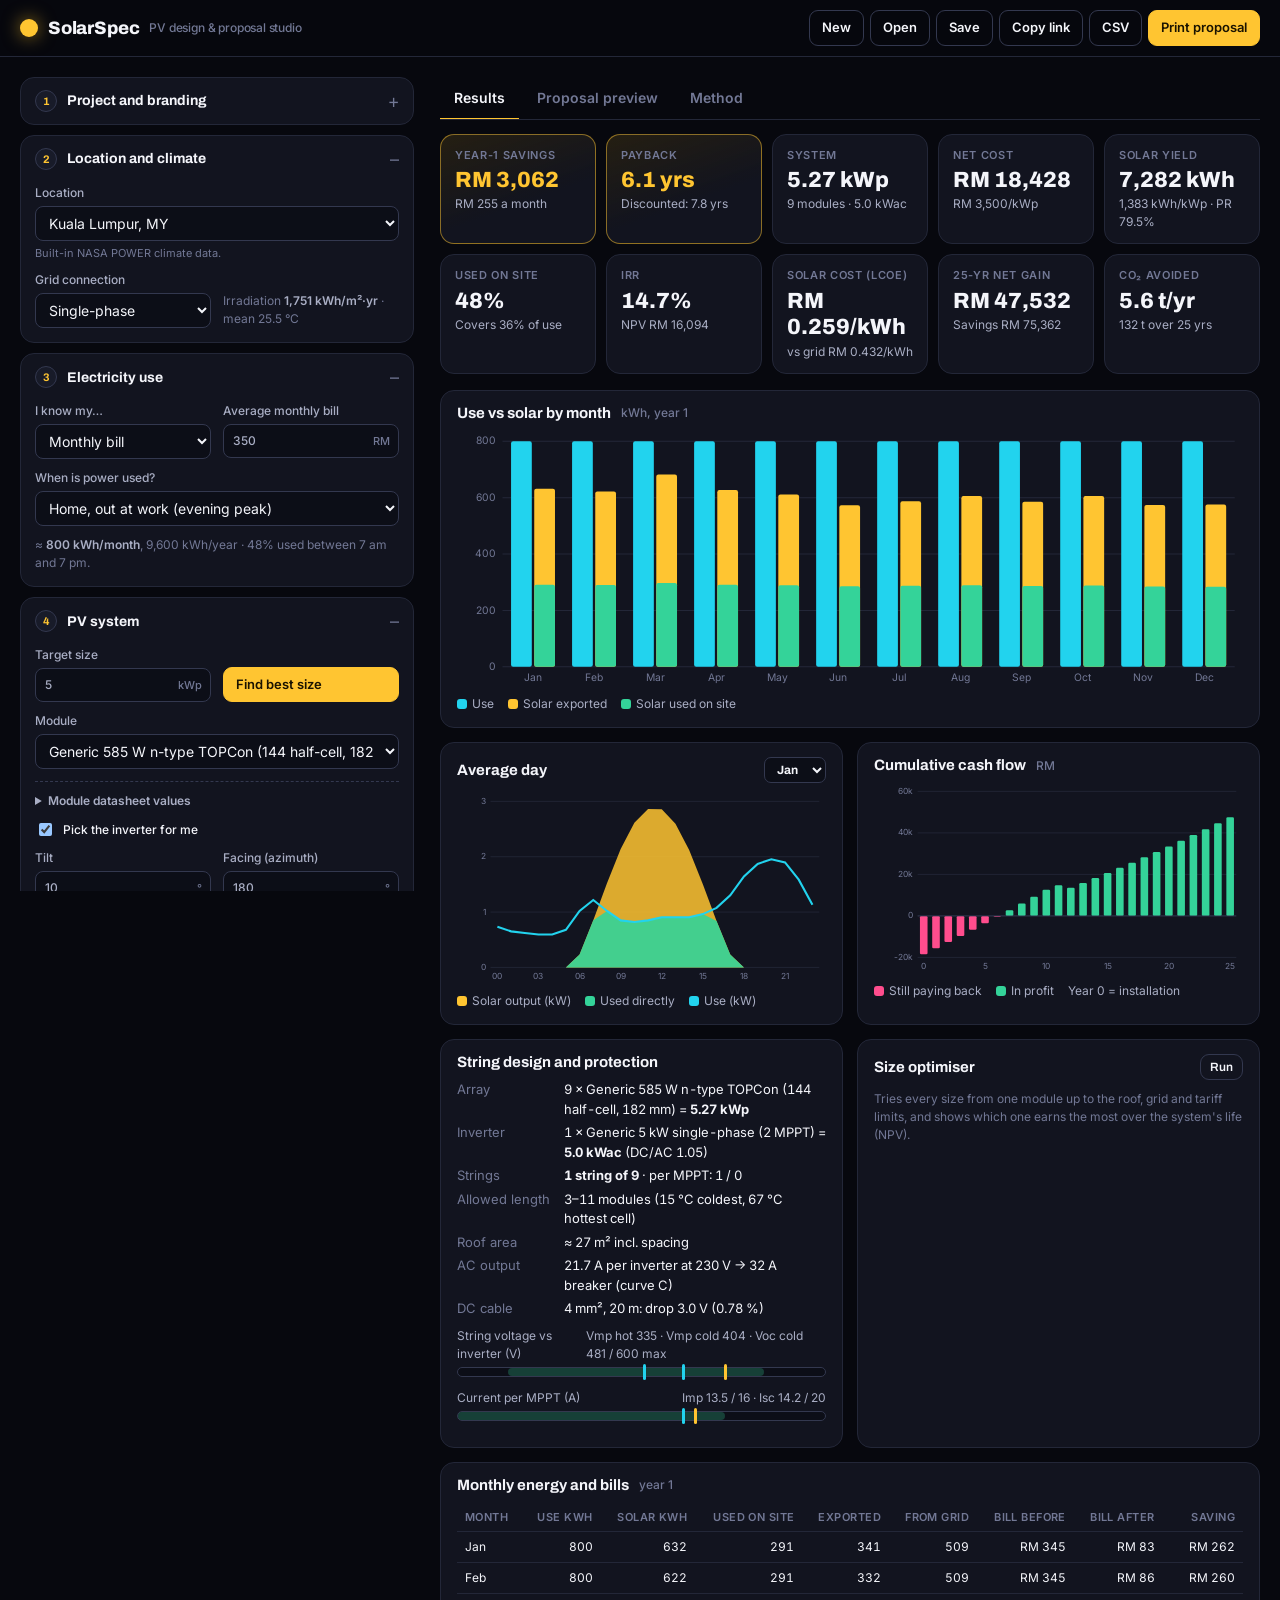
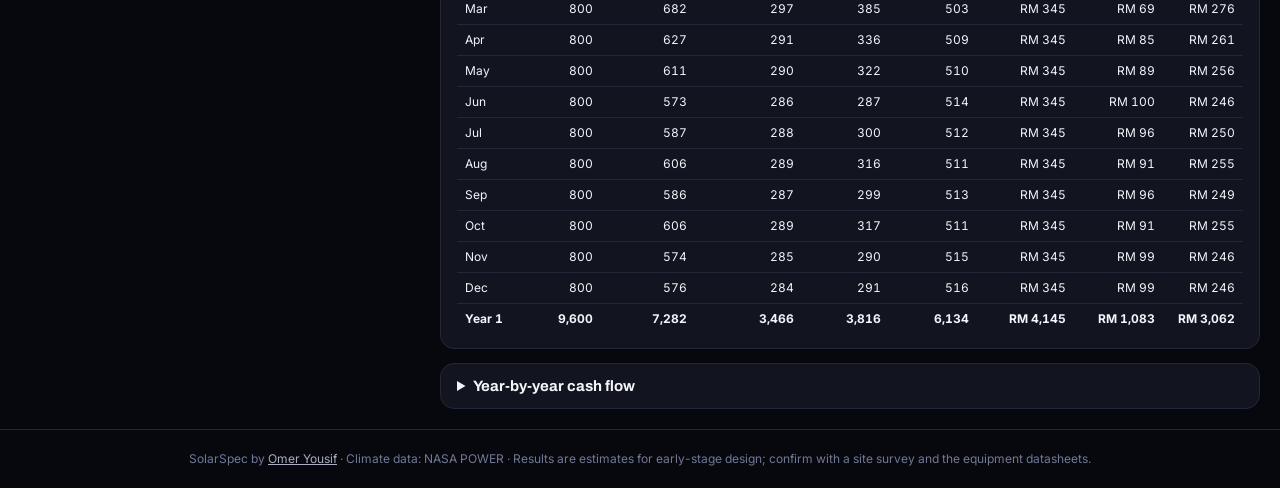
==== solar/index.html @ 8255bfe8 "Add SolarSpec solar PV design and proposal tool Browser-only tool at /solar/: NASA POWER climate dat" ====
<!doctype html>
<html lang="en">
<head>
<meta charset="utf-8">
<meta name="viewport" content="width=device-width, initial-scale=1, viewport-fit=cover">
<title>SolarSpec · PV design and proposal studio</title>
<meta name="description" content="Size a rooftop solar PV system, check the string design, model bills under Malaysia's Solar ATAP or any tariff, and print a client-ready proposal. Free, runs in your browser.">
<meta name="theme-color" content="#07080E">
<meta property="og:title" content="SolarSpec · PV design and proposal studio">
<meta property="og:description" content="Solar sizing, string design, Solar ATAP savings, payback and a printable proposal, in one page.">
<meta property="og:type" content="website">
<link rel="icon" href="data:image/svg+xml,%3Csvg xmlns='http://www.w3.org/2000/svg' viewBox='0 0 64 64'%3E%3Crect width='64' height='64' rx='16' fill='%23FFC531'/%3E%3Ccircle cx='32' cy='32' r='12' fill='%2307080E'/%3E%3C/svg%3E">
<link rel="preconnect" href="https://fonts.googleapis.com">
<link rel="preconnect" href="https://fonts.gstatic.com" crossorigin>
<link rel="stylesheet" href="https://fonts.googleapis.com/css2?family=Archivo:wght@500..900&family=Inter:wght@400;500;600;700&display=swap">
<link rel="stylesheet" href="solar.css?v=1">
</head>
<body>
<header class="bar">
  <a class="brand" href="./"><span class="brand__dot" aria-hidden="true"></span>SolarSpec<span class="brand__sub">PV design &amp; proposal studio</span></a>
  <nav class="bar__actions" aria-label="Project">
    <button type="button" class="btn btn--ghost" id="btnNew">New</button>
    <label class="btn btn--ghost" for="fileOpen">Open</label>
    <input type="file" id="fileOpen" accept="application/json,.json" hidden>
    <button type="button" class="btn btn--ghost" id="btnSave">Save</button>
    <button type="button" class="btn btn--ghost" id="btnShare">Copy link</button>
    <button type="button" class="btn btn--ghost" id="btnCsv">CSV</button>
    <button type="button" class="btn btn--sun" id="btnPrint">Print proposal</button>
  </nav>
</header>

<main class="layout" id="main">
  <form class="inputs" id="form" autocomplete="off" novalidate>
    <!-- Filled by app.js -->
  </form>

  <section class="results" aria-live="polite">
    <div class="tabs" role="tablist">
      <button type="button" role="tab" class="tab is-on" data-tab="results" aria-selected="true">Results</button>
      <button type="button" role="tab" class="tab" data-tab="proposal" aria-selected="false">Proposal preview</button>
      <button type="button" role="tab" class="tab" data-tab="method" aria-selected="false">Method</button>
    </div>
    <div class="panel" id="panel-results"></div>
    <div class="panel" id="panel-proposal" hidden></div>
    <div class="panel" id="panel-method" hidden></div>
  </section>
</main>

<div class="print-only" id="print"></div>
<div class="toast" id="toast" role="status" hidden></div>

<footer class="foot">
  SolarSpec by <a href="../">Omer Yousif</a> · Climate data: NASA POWER · Results are estimates for early-stage design; confirm with a site survey and the equipment datasheets.
</footer>

<script src="climate.js?v=1"></script>
<script src="engine.js?v=1"></script>
<script src="app.js?v=1"></script>
</body>
</html>
---- solar/solar.css ----
/*
  SolarSpec styles. Same dark palette as the portfolio site; the
  proposal is a white "paper" page so it prints cleanly.
*/
:root {
  --bg: #07080E;
  --bg-2: #0C0E17;
  --card: #12141F;
  --card-2: #181B29;
  --line: #232738;
  --line-2: #33384F;
  --ink: #F4F5FA;
  --ink-2: #A9AEC4;
  --ink-3: #727895;
  --sun: #FFC531;
  --sun-ink: #1A1300;
  --green: #34D399;
  --cyan: #22D3EE;
  --orange: #FF8A3D;
  --pink: #FF4D8D;
  --violet: #A78BFA;
  --err: #FF6B6B;
  --f-head: "Archivo", "Segoe UI", system-ui, sans-serif;
  --f-body: "Inter", "Segoe UI", system-ui, sans-serif;
  --r: 14px;
  color-scheme: dark;
}

*, *::before, *::after { box-sizing: border-box; }
html { -webkit-text-size-adjust: 100%; background: var(--bg); }
body { margin: 0; background: var(--bg); color: var(--ink); font: 14px/1.5 var(--f-body); }
a { color: var(--sun); }
button, input, select, textarea { font: inherit; color: inherit; }
[hidden] { display: none !important; }

/* ---------- Top bar ---------- */
.bar {
  position: sticky; top: 0; z-index: 20;
  display: flex; align-items: center; justify-content: space-between; gap: 12px; flex-wrap: wrap;
  padding: 10px 20px; background: rgba(7, 8, 14, .92); backdrop-filter: blur(10px);
  border-bottom: 1px solid var(--line);
}
.brand { display: flex; align-items: center; gap: 10px; color: var(--ink); text-decoration: none; font: 800 18px var(--f-head); letter-spacing: -.01em; }
.brand__dot { width: 18px; height: 18px; border-radius: 50%; background: var(--sun); box-shadow: 0 0 18px rgba(255, 197, 49, .6); }
.brand__sub { font: 500 12px var(--f-body); color: var(--ink-3); }
.bar__actions { display: flex; gap: 6px; flex-wrap: wrap; }
.btn {
  display: inline-flex; align-items: center; gap: 6px; padding: 7px 12px; border-radius: 9px;
  border: 1px solid var(--line-2); background: var(--card); color: var(--ink); cursor: pointer;
  font-weight: 600; font-size: 13px; text-decoration: none; white-space: nowrap;
}
.btn:hover { border-color: var(--ink-3); }
.btn:focus-visible, .tab:focus-visible, input:focus-visible, select:focus-visible, summary:focus-visible { outline: 2px solid var(--sun); outline-offset: 2px; }
.btn--ghost { background: transparent; }
.btn--sun { background: var(--sun); color: var(--sun-ink); border-color: var(--sun); }
.btn--sun:hover { filter: brightness(1.08); border-color: var(--sun); }
.btn--sm { padding: 5px 9px; font-size: 12px; }

/* ---------- Layout ---------- */
.layout { display: grid; grid-template-columns: minmax(320px, 400px) minmax(0, 1fr); gap: 20px; padding: 20px; max-width: 1500px; margin: 0 auto; }
.inputs { display: flex; flex-direction: column; gap: 10px; min-width: 0; }
.results { min-width: 0; }
@media (min-width: 980px) {
  .inputs { position: sticky; top: 70px; max-height: calc(100vh - 86px); overflow-y: auto; padding-right: 6px; scrollbar-width: thin; }
}
@media (max-width: 979px) {
  .layout { grid-template-columns: 1fr; padding: 16px; }
}

/* ---------- Form sections ---------- */
.sec { background: var(--card); border: 1px solid var(--line); border-radius: var(--r); }
.sec > summary {
  list-style: none; cursor: pointer; padding: 12px 14px; display: flex; align-items: center; gap: 10px;
  font: 700 14px var(--f-head);
}
.sec > summary::-webkit-details-marker { display: none; }
.sec > summary::after { content: "+"; margin-left: auto; color: var(--ink-3); font-weight: 400; font-size: 18px; line-height: 1; }
.sec[open] > summary::after { content: "–"; }
.sec__n { width: 22px; height: 22px; border-radius: 50%; display: grid; place-items: center; background: var(--card-2); border: 1px solid var(--line-2); font-size: 11px; color: var(--sun); }
.sec__body { padding: 2px 14px 14px; display: grid; grid-template-columns: 1fr 1fr; gap: 10px 12px; }
.sec__body .full { grid-column: 1 / -1; }
.sub { grid-column: 1 / -1; border-top: 1px dashed var(--line-2); padding-top: 10px; margin-top: 2px; }
.sub > summary { cursor: pointer; color: var(--ink-2); font-size: 12px; font-weight: 600; }
.sub__grid { display: grid; grid-template-columns: 1fr 1fr; gap: 10px 12px; margin-top: 10px; }

.f { display: flex; flex-direction: column; gap: 4px; min-width: 0; }
.f > span { font-size: 12px; color: var(--ink-2); font-weight: 500; }
.f small { color: var(--ink-3); font-size: 11px; }
.f input, .f select, .f textarea {
  width: 100%; padding: 7px 9px; border-radius: 8px; border: 1px solid var(--line-2);
  background: var(--bg-2); min-height: 34px;
}
.f input[type="checkbox"] { width: auto; min-height: 0; }
.f--check { flex-direction: row; align-items: center; gap: 8px; }
.f--check > span { color: var(--ink); }
.unit { position: relative; display: block; }
.unit input { padding-right: 52px; }
.unit em { position: absolute; right: 9px; top: 50%; transform: translateY(-50%); font-style: normal; font-size: 11px; color: var(--ink-3); pointer-events: none; }
.months { display: grid; grid-template-columns: repeat(4, 1fr); gap: 6px; }
.months label { display: flex; flex-direction: column; font-size: 11px; color: var(--ink-3); }
.months input { padding: 5px 6px; border-radius: 7px; border: 1px solid var(--line-2); background: var(--bg-2); width: 100%; }
.hint { grid-column: 1 / -1; font-size: 12px; color: var(--ink-3); margin: 0; }
.hint b { color: var(--ink-2); font-weight: 600; }
.row-btns { grid-column: 1 / -1; display: flex; gap: 8px; flex-wrap: wrap; align-items: center; }

/* ---------- Tabs and panels ---------- */
.tabs { display: flex; gap: 4px; margin-bottom: 14px; border-bottom: 1px solid var(--line); overflow-x: auto; }
.tab { background: none; border: 0; padding: 10px 14px; color: var(--ink-3); font-weight: 600; cursor: pointer; border-bottom: 2px solid transparent; margin-bottom: -1px; white-space: nowrap; }
.tab.is-on { color: var(--ink); border-bottom-color: var(--sun); }

.alerts { display: flex; flex-direction: column; gap: 6px; margin-bottom: 14px; }
.alert { padding: 9px 12px; border-radius: 10px; font-size: 13px; border: 1px solid; }
.alert--err { border-color: rgba(255, 107, 107, .5); background: rgba(255, 107, 107, .08); }
.alert--warn { border-color: rgba(255, 197, 49, .45); background: rgba(255, 197, 49, .07); }
.alert--info { border-color: var(--line-2); background: var(--card); color: var(--ink-2); }

.kpis { display: grid; grid-template-columns: repeat(auto-fill, minmax(150px, 1fr)); gap: 10px; margin-bottom: 16px; }
.kpi { background: var(--card); border: 1px solid var(--line); border-radius: var(--r); padding: 12px 14px; min-width: 0; }
.kpi__l { font-size: 11px; color: var(--ink-3); text-transform: uppercase; letter-spacing: .06em; font-weight: 600; }
.kpi__v { font: 800 22px/1.2 var(--f-head); margin-top: 4px; font-variant-numeric: tabular-nums; overflow-wrap: anywhere; }
.kpi__s { font-size: 12px; color: var(--ink-2); margin-top: 2px; }
.kpi--hero { border-color: rgba(255, 197, 49, .5); background: linear-gradient(160deg, rgba(255, 197, 49, .12), var(--card) 60%); }
.kpi--hero .kpi__v { color: var(--sun); }

.cards { display: grid; grid-template-columns: repeat(2, minmax(0, 1fr)); gap: 14px; }
@media (max-width: 1240px) { .cards { grid-template-columns: 1fr; } }
.card { background: var(--card); border: 1px solid var(--line); border-radius: var(--r); padding: 14px 16px; min-width: 0; }
.card--wide { grid-column: 1 / -1; }
.card h3 { margin: 0 0 10px; font: 700 15px var(--f-head); display: flex; align-items: center; gap: 10px; flex-wrap: wrap; }
.card h3 small { font: 500 12px var(--f-body); color: var(--ink-3); }
.card h3 .grow { margin-left: auto; }
.card select { padding: 4px 8px; border-radius: 7px; border: 1px solid var(--line-2); background: var(--bg-2); font-size: 12px; }

.legend { display: flex; gap: 14px; flex-wrap: wrap; font-size: 12px; color: var(--ink-2); margin-top: 6px; }
.legend i { display: inline-block; width: 10px; height: 10px; border-radius: 3px; margin-right: 5px; vertical-align: -1px; }

.chart { width: 100%; height: auto; display: block; overflow: visible; }
.chart text { fill: var(--ink-3); font-size: 10px; font-family: var(--f-body); }
.chart .grid { stroke: var(--line); stroke-width: 1; }
.chart .axis { stroke: var(--line-2); }
.c-gen { fill: var(--sun); } .s-gen { stroke: var(--sun); }
.c-self { fill: var(--green); } .s-self { stroke: var(--green); }
.c-load { fill: var(--cyan); } .s-load { stroke: var(--cyan); }
.c-batt { fill: var(--violet); } .s-batt { stroke: var(--violet); }
.c-neg { fill: var(--pink); }
.c-pos { fill: var(--green); }
.chart .tip { pointer-events: all; }

.tbl-wrap { overflow-x: auto; }
.tbl { width: 100%; border-collapse: collapse; font-size: 12px; font-variant-numeric: tabular-nums; }
.tbl th, .tbl td { padding: 6px 8px; text-align: right; border-bottom: 1px solid var(--line); white-space: nowrap; }
.tbl th:first-child, .tbl td:first-child { text-align: left; }
.tbl thead th { color: var(--ink-3); font-weight: 600; font-size: 11px; text-transform: uppercase; letter-spacing: .04em; }
.tbl tfoot td { font-weight: 700; border-top: 1px solid var(--line-2); border-bottom: 0; }
.tbl .neg { color: var(--pink); }

.spec { display: grid; grid-template-columns: auto 1fr; gap: 4px 14px; font-size: 13px; margin: 0; }
.spec dt { color: var(--ink-3); }
.spec dd { margin: 0; font-variant-numeric: tabular-nums; }

.gauge { margin: 8px 0 12px; }
.gauge__lbl { display: flex; justify-content: space-between; font-size: 12px; color: var(--ink-2); margin-bottom: 4px; }
.gauge__track { position: relative; height: 10px; border-radius: 6px; background: var(--bg-2); border: 1px solid var(--line-2); }
.gauge__ok { position: absolute; top: 0; bottom: 0; background: rgba(52, 211, 153, .25); border-radius: 5px; }
.gauge__mark { position: absolute; top: -4px; width: 3px; height: 16px; border-radius: 2px; background: var(--sun); }
.gauge__mark--b { background: var(--cyan); }

.prose { max-width: 820px; color: var(--ink-2); }
.prose h3 { color: var(--ink); font: 700 16px var(--f-head); margin: 22px 0 6px; }
.prose code { background: var(--card-2); padding: 1px 5px; border-radius: 5px; font-size: 12px; }
.prose li { margin: 4px 0; }

.toast { position: fixed; left: 50%; bottom: 22px; transform: translateX(-50%); background: var(--ink); color: var(--bg); padding: 9px 16px; border-radius: 10px; font-weight: 600; z-index: 50; box-shadow: 0 8px 30px rgba(0,0,0,.4); }
.foot { padding: 20px; text-align: center; color: var(--ink-3); font-size: 12px; border-top: 1px solid var(--line); }
.foot a { color: var(--ink-2); }

/* ---------- Proposal (paper) ---------- */
.paper {
  --p-ink: #14161F; --p-ink-2: #4A4F63; --p-ink-3: #7D8296; --p-line: #E3E5EC; --p-accent: #E0A100; --p-soft: #FFF7DD;
  background: #fff; color: var(--p-ink); border-radius: 10px; padding: 40px 44px; max-width: 860px; margin: 0 auto;
  font: 13px/1.55 var(--f-body); box-shadow: 0 10px 40px rgba(0,0,0,.35);
}
.paper h1 { font: 800 28px/1.15 var(--f-head); margin: 0 0 6px; letter-spacing: -.01em; }
.paper h2 { font: 700 16px var(--f-head); margin: 28px 0 10px; padding-bottom: 6px; border-bottom: 2px solid var(--p-accent); }
.paper p { margin: 6px 0; color: var(--p-ink-2); }
.p-head { display: flex; justify-content: space-between; gap: 20px; align-items: flex-start; border-bottom: 1px solid var(--p-line); padding-bottom: 16px; margin-bottom: 18px; }
.p-brand { font: 800 15px var(--f-head); color: var(--p-ink); }
.p-brand small { display: block; font: 400 12px var(--f-body); color: var(--p-ink-3); }
.p-meta { text-align: right; font-size: 12px; color: var(--p-ink-3); }
.p-kpis { display: grid; grid-template-columns: repeat(4, 1fr); gap: 10px; margin: 14px 0; }
.p-kpi { background: var(--p-soft); border-radius: 8px; padding: 10px 12px; }
.p-kpi b { display: block; font: 800 18px var(--f-head); color: var(--p-ink); font-variant-numeric: tabular-nums; }
.p-kpi span { font-size: 11px; color: var(--p-ink-2); }
.paper .tbl th, .paper .tbl td { border-bottom-color: var(--p-line); }
.paper .tbl thead th { color: var(--p-ink-3); }
.paper .tbl tfoot td { border-top-color: var(--p-ink-3); }
.paper .tbl .neg { color: #C2185B; }
.paper .spec dt { color: var(--p-ink-3); }
.paper .chart text { fill: var(--p-ink-3); }
.paper .chart .grid { stroke: var(--p-line); }
.paper .chart .axis { stroke: #C9CCD6; }
.paper .c-gen { fill: #F2B705; } .paper .s-gen { stroke: #F2B705; }
.paper .c-self { fill: #1E9E6A; } .paper .s-self { stroke: #1E9E6A; }
.paper .c-load { fill: #1B8BB0; } .paper .s-load { stroke: #1B8BB0; }
.paper .c-neg { fill: #D6457A; } .paper .c-pos { fill: #1E9E6A; }
.paper .legend { color: var(--p-ink-2); }
.p-two { display: grid; grid-template-columns: 1fr 1fr; gap: 24px; }
.p-small { font-size: 11px; color: var(--p-ink-3); }
.p-sign { display: grid; grid-template-columns: 1fr 1fr; gap: 40px; margin-top: 40px; }
.p-sign div { border-top: 1px solid var(--p-ink-3); padding-top: 6px; font-size: 12px; color: var(--p-ink-3); }
@media (max-width: 700px) {
  .paper { padding: 24px 18px; }
  .p-kpis { grid-template-columns: repeat(2, 1fr); }
  .p-two, .p-sign { grid-template-columns: 1fr; }
  .bar { padding: 10px 16px; position: static; }
  .brand__sub { display: none; }
}

.print-only { display: none; }
@media print {
  @page { size: A4; margin: 14mm; }
  html, body { background: #fff !important; }
  .bar, .layout, .foot, .toast { display: none !important; }
  .print-only { display: block; }
  .paper { box-shadow: none; padding: 0; max-width: none; border-radius: 0; -webkit-print-color-adjust: exact; print-color-adjust: exact; }
  .paper .tbl-wrap { overflow: visible; }
  .paper .tbl { font-size: 10.5px; }
  .paper .tbl th, .paper .tbl td { padding: 4px 5px; }
  .paper h2 { break-after: avoid; }
  .p-block { break-inside: avoid; }
  .p-break { break-before: page; }
}
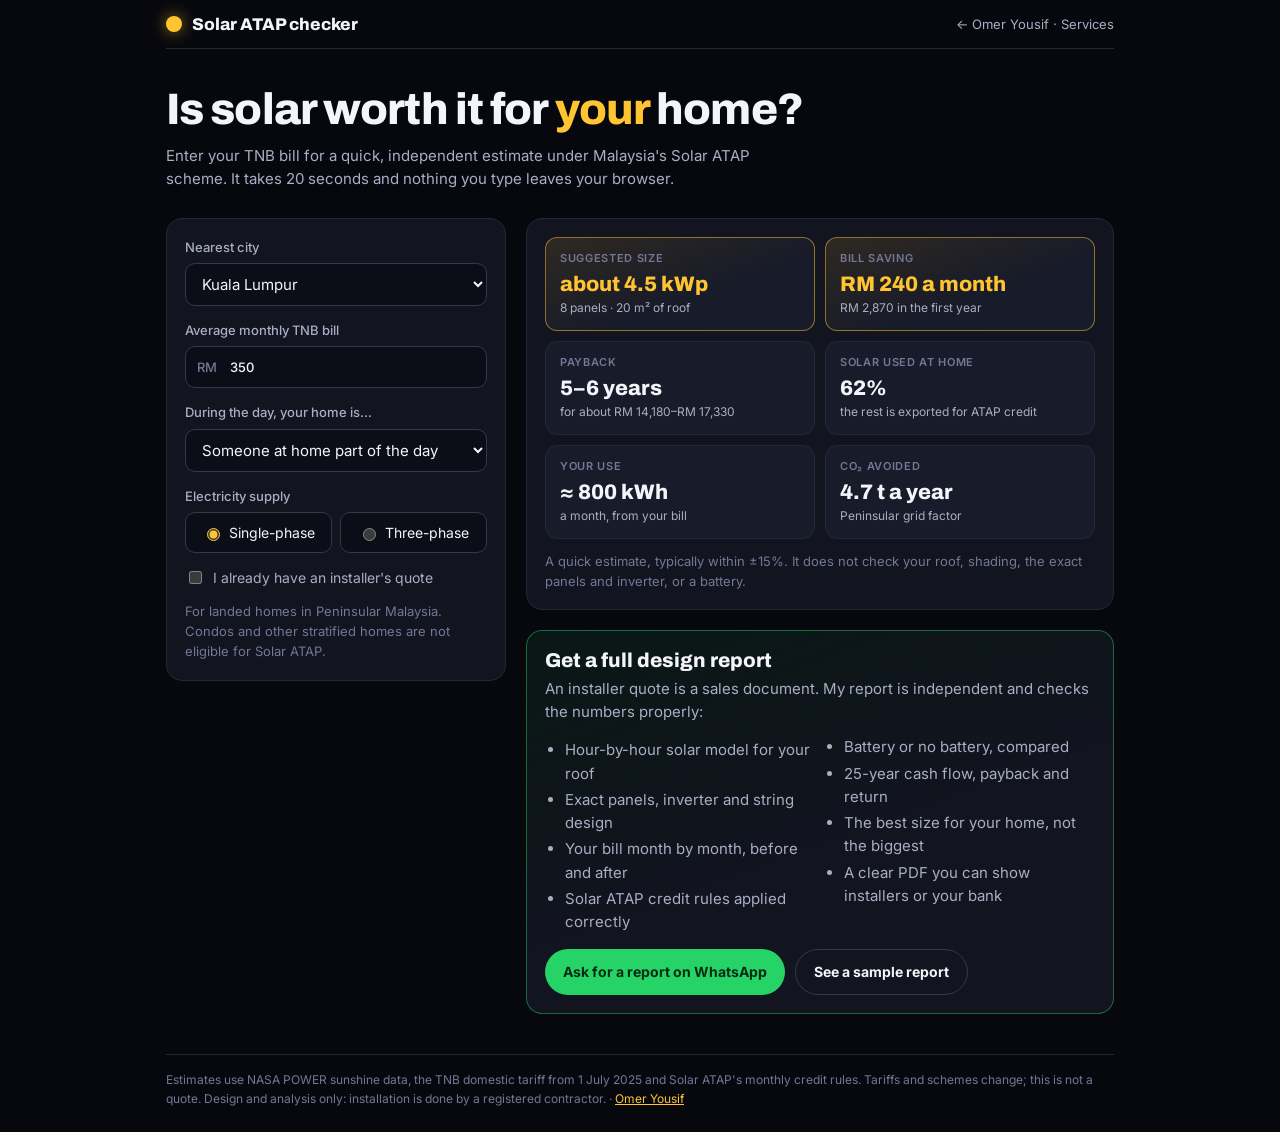
==== commit d64a9987: "Replace public SolarSpec tool with a free Solar ATAP checker The full design tool is now kept privat" ====
--- a/solar/index.html
+++ b/solar/index.html
@@ -3,58 +3,126 @@
 <head>
 <meta charset="utf-8">
 <meta name="viewport" content="width=device-width, initial-scale=1, viewport-fit=cover">
-<title>SolarSpec · PV design and proposal studio</title>
-<meta name="description" content="Size a rooftop solar PV system, check the string design, model bills under Malaysia's Solar ATAP or any tariff, and print a client-ready proposal. Free, runs in your browser.">
+<title>Solar ATAP checker · Omer Yousif</title>
+<meta name="description" content="Free, independent Solar ATAP estimate for Malaysian homes: enter your TNB bill and see a suggested system size, monthly saving and payback.">
 <meta name="theme-color" content="#07080E">
-<meta property="og:title" content="SolarSpec · PV design and proposal studio">
-<meta property="og:description" content="Solar sizing, string design, Solar ATAP savings, payback and a printable proposal, in one page.">
+<meta property="og:title" content="Free Solar ATAP checker">
+<meta property="og:description" content="Enter your TNB bill and see a suggested solar size, monthly saving and payback under Solar ATAP.">
 <meta property="og:type" content="website">
 <link rel="icon" href="data:image/svg+xml,%3Csvg xmlns='http://www.w3.org/2000/svg' viewBox='0 0 64 64'%3E%3Crect width='64' height='64' rx='16' fill='%23FFC531'/%3E%3Ccircle cx='32' cy='32' r='12' fill='%2307080E'/%3E%3C/svg%3E">
 <link rel="preconnect" href="https://fonts.googleapis.com">
 <link rel="preconnect" href="https://fonts.gstatic.com" crossorigin>
-<link rel="stylesheet" href="https://fonts.googleapis.com/css2?family=Archivo:wght@500..900&family=Inter:wght@400;500;600;700&display=swap">
-<link rel="stylesheet" href="solar.css?v=1">
+<link rel="stylesheet" href="https://fonts.googleapis.com/css2?family=Archivo:wght@600..900&family=Inter:wght@400;500;600;700&display=swap">
+<style>
+  :root {
+    --bg: #07080E; --bg-2: #0C0E17; --card: #12141F; --card-2: #181B29; --line: #232738; --line-2: #33384F;
+    --ink: #F4F5FA; --ink-2: #A9AEC4; --ink-3: #727895; --sun: #FFC531; --sun-ink: #1A1300; --wa: #25D366;
+    color-scheme: dark;
+  }
+  *, *::before, *::after { box-sizing: border-box; }
+  html { background: var(--bg); -webkit-text-size-adjust: 100%; }
+  body { margin: 0; background: var(--bg); color: var(--ink); font: 15px/1.55 "Inter", "Segoe UI", system-ui, sans-serif; }
+  a { color: var(--sun); }
+  .wrap { max-width: 980px; margin: 0 auto; padding: 0 16px; }
+  .bar { display: flex; align-items: center; justify-content: space-between; gap: 12px; padding: 14px 0; border-bottom: 1px solid var(--line); }
+  .brand { display: flex; align-items: center; gap: 10px; color: var(--ink); text-decoration: none; font: 800 17px "Archivo", sans-serif; }
+  .brand i { width: 16px; height: 16px; border-radius: 50%; background: var(--sun); box-shadow: 0 0 16px rgba(255, 197, 49, .6); }
+  .bar a.back { color: var(--ink-2); font-size: 13px; text-decoration: none; }
+  h1 { font: 800 clamp(28px, 5vw, 44px)/1.1 "Archivo", sans-serif; letter-spacing: -.02em; margin: 36px 0 10px; }
+  h1 em { font-style: normal; color: var(--sun); }
+  .lead { color: var(--ink-2); max-width: 640px; margin: 0 0 28px; }
+  .grid { display: grid; grid-template-columns: minmax(0, 340px) minmax(0, 1fr); gap: 20px; align-items: start; }
+  @media (max-width: 820px) { .grid { grid-template-columns: 1fr; } }
+  .card { background: var(--card); border: 1px solid var(--line); border-radius: 16px; padding: 18px; }
+  .f { display: flex; flex-direction: column; gap: 6px; margin-bottom: 14px; }
+  .f > span { font-size: 13px; color: var(--ink-2); font-weight: 500; }
+  input[type="number"], select { width: 100%; padding: 10px 12px; border-radius: 10px; border: 1px solid var(--line-2); background: var(--bg-2); color: var(--ink); font: inherit; }
+  input:focus-visible, select:focus-visible, a:focus-visible { outline: 2px solid var(--sun); outline-offset: 2px; }
+  .unit { position: relative; }
+  .unit input { padding-left: 44px; }
+  .unit em { position: absolute; left: 12px; top: 50%; transform: translateY(-50%); font-style: normal; color: var(--ink-3); font-size: 13px; }
+  .seg { display: flex; gap: 8px; }
+  .seg label { flex: 1; display: flex; align-items: center; justify-content: center; gap: 6px; padding: 9px; border-radius: 10px; border: 1px solid var(--line-2); background: var(--bg-2); cursor: pointer; font-size: 14px; }
+  .seg input { accent-color: var(--sun); }
+  .check { display: flex; gap: 8px; align-items: flex-start; font-size: 14px; color: var(--ink-2); }
+  .check input { margin-top: 4px; accent-color: var(--sun); }
+  .kpis { display: grid; grid-template-columns: repeat(auto-fill, minmax(180px, 1fr)); gap: 10px; }
+  .kpi { background: var(--card-2); border: 1px solid var(--line); border-radius: 12px; padding: 12px 14px; min-width: 0; }
+  .kpi span { display: block; font-size: 11px; text-transform: uppercase; letter-spacing: .06em; color: var(--ink-3); font-weight: 600; }
+  .kpi b { display: block; font: 800 21px/1.25 "Archivo", sans-serif; margin-top: 4px; overflow-wrap: anywhere; }
+  .kpi small { display: block; font-size: 12px; color: var(--ink-2); margin-top: 2px; }
+  .kpi--hero { border-color: rgba(255, 197, 49, .5); background: linear-gradient(160deg, rgba(255, 197, 49, .12), var(--card-2) 60%); }
+  .kpi--hero b { color: var(--sun); }
+  .hint { color: var(--ink-3); font-size: 13px; margin: 12px 0 0; }
+  .cta { margin-top: 20px; border-color: rgba(37, 211, 102, .45); background: linear-gradient(160deg, rgba(37, 211, 102, .08), var(--card) 55%); }
+  .cta h2 { font: 800 20px "Archivo", sans-serif; margin: 0 0 6px; }
+  .cta p { margin: 0 0 12px; color: var(--ink-2); }
+  .cta ul { margin: 0 0 16px; padding-left: 20px; color: var(--ink-2); columns: 2; column-gap: 28px; }
+  .cta li { margin: 3px 0; break-inside: avoid; }
+  @media (max-width: 560px) { .cta ul { columns: 1; } }
+  .btns { display: flex; gap: 10px; flex-wrap: wrap; }
+  .btn { display: inline-flex; align-items: center; gap: 8px; padding: 11px 18px; border-radius: 999px; font-weight: 700; font-size: 14px; text-decoration: none; }
+  .btn--wa { background: var(--wa); color: #062B14; }
+  .btn--ghost { border: 1.5px solid var(--line-2); color: var(--ink); }
+  .foot { margin: 40px 0 24px; padding-top: 16px; border-top: 1px solid var(--line); color: var(--ink-3); font-size: 12px; }
+</style>
 </head>
 <body>
-<header class="bar">
-  <a class="brand" href="./"><span class="brand__dot" aria-hidden="true"></span>SolarSpec<span class="brand__sub">PV design &amp; proposal studio</span></a>
-  <nav class="bar__actions" aria-label="Project">
-    <button type="button" class="btn btn--ghost" id="btnNew">New</button>
-    <label class="btn btn--ghost" for="fileOpen">Open</label>
-    <input type="file" id="fileOpen" accept="application/json,.json" hidden>
-    <button type="button" class="btn btn--ghost" id="btnSave">Save</button>
-    <button type="button" class="btn btn--ghost" id="btnShare">Copy link</button>
-    <button type="button" class="btn btn--ghost" id="btnCsv">CSV</button>
-    <button type="button" class="btn btn--sun" id="btnPrint">Print proposal</button>
-  </nav>
-</header>
+<div class="wrap">
+  <header class="bar">
+    <a class="brand" href="../"><i aria-hidden="true"></i>Solar ATAP checker</a>
+    <a class="back" href="../services.html">← Omer Yousif · Services</a>
+  </header>
 
-<main class="layout" id="main">
-  <form class="inputs" id="form" autocomplete="off" novalidate>
-    <!-- Filled by app.js -->
-  </form>
+  <main>
+    <h1>Is solar worth it for <em>your</em> home?</h1>
+    <p class="lead">Enter your TNB bill for a quick, independent estimate under Malaysia's Solar ATAP scheme. It takes 20 seconds and nothing you type leaves your browser.</p>
 
-  <section class="results" aria-live="polite">
-    <div class="tabs" role="tablist">
-      <button type="button" role="tab" class="tab is-on" data-tab="results" aria-selected="true">Results</button>
-      <button type="button" role="tab" class="tab" data-tab="proposal" aria-selected="false">Proposal preview</button>
-      <button type="button" role="tab" class="tab" data-tab="method" aria-selected="false">Method</button>
+    <div class="grid">
+      <form class="card" onsubmit="return false" autocomplete="off">
+        <label class="f"><span>Nearest city</span><select id="city"></select></label>
+        <label class="f"><span>Average monthly TNB bill</span><span class="unit"><em>RM</em><input id="bill" type="number" inputmode="decimal" min="0" step="10" value="350"></span></label>
+        <label class="f"><span>During the day, your home is…</span><select id="pattern"></select></label>
+        <div class="f"><span>Electricity supply</span>
+          <div class="seg">
+            <label><input type="radio" name="phase" value="1" checked>Single-phase</label>
+            <label><input type="radio" name="phase" value="3">Three-phase</label>
+          </div>
+        </div>
+        <label class="check"><input type="checkbox" id="hasQuote">I already have an installer's quote</label>
+        <p class="hint">For landed homes in Peninsular Malaysia. Condos and other stratified homes are not eligible for Solar ATAP.</p>
+      </form>
+
+      <section aria-live="polite">
+        <div class="card" id="out"></div>
+
+        <div class="card cta">
+          <h2>Get a full design report</h2>
+          <p>An installer quote is a sales document. My report is independent and checks the numbers properly:</p>
+          <ul>
+            <li>Hour-by-hour solar model for your roof</li>
+            <li>Exact panels, inverter and string design</li>
+            <li>Your bill month by month, before and after</li>
+            <li>Solar ATAP credit rules applied correctly</li>
+            <li>Battery or no battery, compared</li>
+            <li>25-year cash flow, payback and return</li>
+            <li>The best size for your home, not the biggest</li>
+            <li>A clear PDF you can show installers or your bank</li>
+          </ul>
+          <div class="btns">
+            <a class="btn btn--wa" id="wa" href="https://wa.me/60196885468" target="_blank" rel="noopener">Ask for a report on WhatsApp</a>
+            <a class="btn btn--ghost" href="samples/sample-proposal-kuala-lumpur.pdf" target="_blank" rel="noopener">See a sample report</a>
+          </div>
+        </div>
+      </section>
     </div>
-    <div class="panel" id="panel-results"></div>
-    <div class="panel" id="panel-proposal" hidden></div>
-    <div class="panel" id="panel-method" hidden></div>
-  </section>
-</main>
+  </main>
 
-<div class="print-only" id="print"></div>
-<div class="toast" id="toast" role="status" hidden></div>
-
-<footer class="foot">
-  SolarSpec by <a href="../">Omer Yousif</a> · Climate data: NASA POWER · Results are estimates for early-stage design; confirm with a site survey and the equipment datasheets.
-</footer>
-
-<script src="climate.js?v=1"></script>
-<script src="engine.js?v=1"></script>
-<script src="app.js?v=1"></script>
+  <footer class="foot">
+    Estimates use NASA POWER sunshine data, the TNB domestic tariff from 1 July 2025 and Solar ATAP's monthly credit rules. Tariffs and schemes change; this is not a quote.
+    Design and analysis only: installation is done by a registered contractor. · <a href="../">Omer Yousif</a>
+  </footer>
+</div>
+<script src="lite.js?v=1"></script>
 </body>
 </html>
